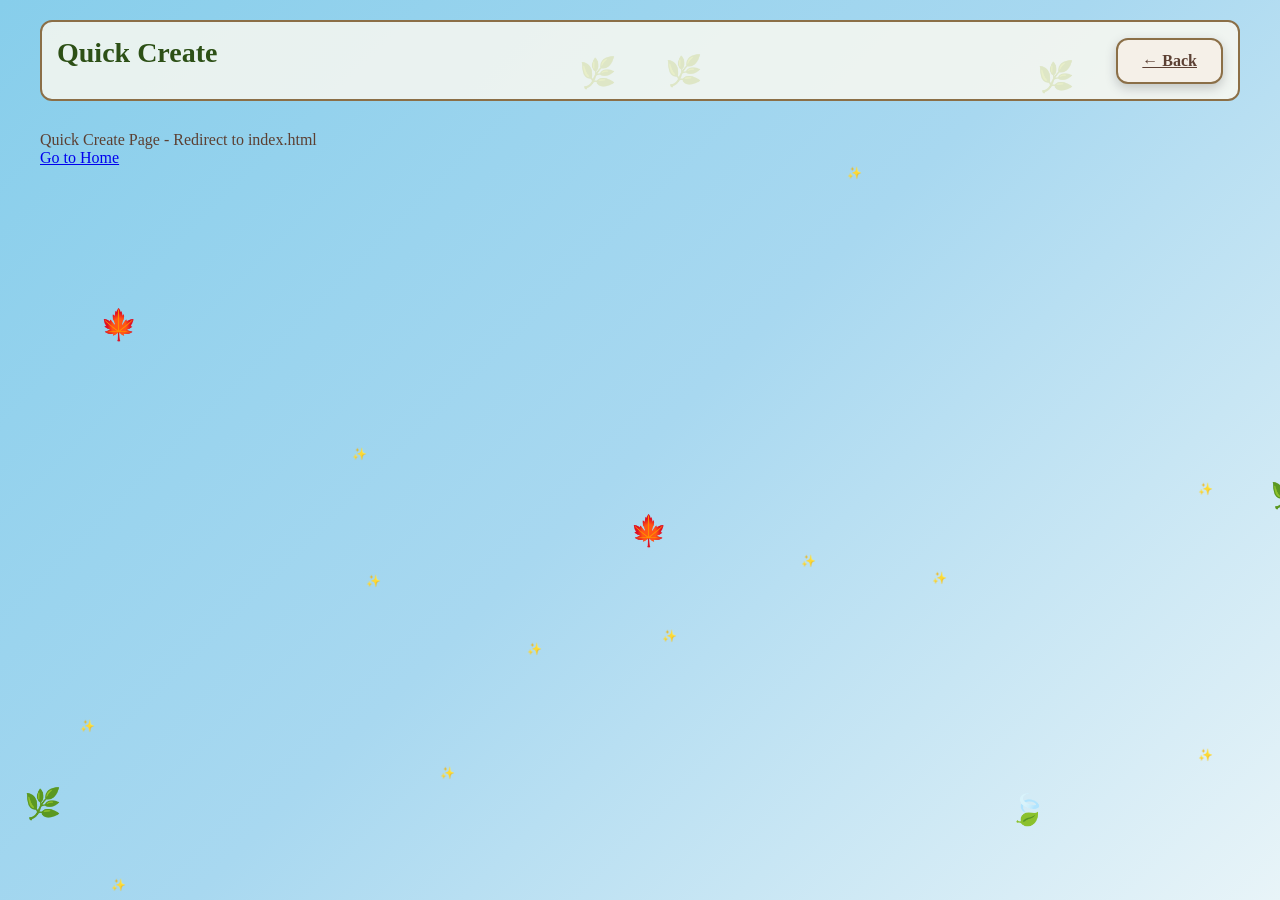
==== composer.html @ 8453411d "Rebuild as static GitHub Pages app with cozy anime UI (no Node.js server)" ====
<!DOCTYPE html>
<html lang="en">
<head>
    <meta charset="UTF-8">
    <meta name="viewport" content="width=device-width, initial-scale=1.0">
    <title>🎵 Quick Create - Maureen's Song Party</title>
    <link rel="stylesheet" href="styles.css">
</head>
<body>
    <div id="decorations"></div>
    <div class="page active">
        <div class="container">
            <div class="page-header">
                <h2>Quick Create</h2>
                <a href="index.html" class="btn btn-secondary">← Back</a>
            </div>
            <p>Quick Create Page - Redirect to index.html</p>
            <p><a href="index.html">Go to Home</a></p>
        </div>
    </div>
    <script src="app.js"></script>
</body>
</html>
---- styles.css ----
:root {
  --forest: #2d5016;
  --leaf: #4a7c2c;
  --sunflower: #f4d03f;
  --sky: #87ceeb;
  --cream: #f5f0e8;
  --paper: #fffbf0;
  --wood: #8b6f47;
  --rose: #f8b4d4;
  --lavender: #d8bfd8;
  --ink: #5c4033;
  --gold: #daa520;
}

* {
  margin: 0;
  padding: 0;
  box-sizing: border-box;
}

html, body {
  width: 100%;
  height: 100%;
}

body {
  font-family: 'Georgia', 'Garamond', serif;
  background: linear-gradient(135deg, var(--sky) 0%, #a8d8f0 50%, #e8f4f8 100%);
  min-height: 100vh;
  color: var(--ink);
  overflow-x: hidden;
}

/* ============ DECORATIVE ELEMENTS ============ */

@keyframes float {
  0%, 100% { transform: translateY(0px) rotate(0deg); opacity: 0.6; }
  50% { transform: translateY(-20px) rotate(5deg); opacity: 0.3; }
}

@keyframes sparkle {
  0%, 100% { opacity: 0.3; }
  50% { opacity: 1; }
}

@keyframes walk {
  0% { transform: translateX(-100%); }
  100% { transform: translateX(100vw); }
}

.floating-leaf {
  position: fixed;
  font-size: 30px;
  animation: float 6s ease-in-out infinite;
  pointer-events: none;
  z-index: 1;
}

.sparkle {
  position: fixed;
  font-size: 12px;
  animation: sparkle 2s ease-in-out infinite;
  pointer-events: none;
  z-index: 1;
}

.walking-cat {
  display: flex;
  align-items: center;
  justify-content: center;
  gap: 10px;
  margin: 20px 0;
  animation: walk 8s linear infinite;
  position: relative;
  left: -100%;
}

.cat-emoji {
  font-size: 40px;
}

/* ============ CONTAINERS ============ */

.page {
  display: none;
  min-height: 100vh;
  padding: 20px;
  position: relative;
  z-index: 2;
}

.page.active {
  display: flex;
  flex-direction: column;
}

.container {
  max-width: 1200px;
  margin: 0 auto;
  width: 100%;
}

/* ============ CARDS ============ */

.card {
  background: var(--paper);
  border-radius: 15px;
  padding: 25px;
  box-shadow: 0 8px 24px rgba(93, 64, 51, 0.15);
  border: 2px solid rgba(212, 175, 116, 0.3);
  position: relative;
  backdrop-filter: blur(5px);
}

.card::before {
  content: '';
  position: absolute;
  top: -8px;
  left: 20px;
  width: 16px;
  height: 16px;
  background: repeating-linear-gradient(
    45deg,
    transparent,
    transparent 10px,
    rgba(212, 175, 116, 0.2) 10px,
    rgba(212, 175, 116, 0.2) 20px
  );
  border-radius: 50%;
}

.card::after {
  content: '';
  position: absolute;
  top: -8px;
  right: 20px;
  width: 16px;
  height: 16px;
  background: repeating-linear-gradient(
    45deg,
    transparent,
    transparent 10px,
    rgba(212, 175, 116, 0.2) 10px,
    rgba(212, 175, 116, 0.2) 20px
  );
  border-radius: 50%;
}

/* ============ BUTTONS ============ */

.btn {
  padding: 12px 24px;
  border: none;
  border-radius: 12px;
  font-size: 16px;
  font-weight: 600;
  cursor: pointer;
  transition: all 0.3s ease;
  font-family: 'Georgia', serif;
  box-shadow: 0 4px 12px rgba(0, 0, 0, 0.2);
  position: relative;
  overflow: hidden;
}

.btn::before {
  content: '';
  position: absolute;
  top: 50%;
  left: 50%;
  width: 0;
  height: 0;
  background: rgba(255, 255, 255, 0.3);
  border-radius: 50%;
  transform: translate(-50%, -50%);
  transition: width 0.6s, height 0.6s;
}

.btn:active::before {
  width: 300px;
  height: 300px;
}

.btn:hover {
  transform: translateY(-2px);
  box-shadow: 0 6px 16px rgba(0, 0, 0, 0.25);
}

.btn:active {
  transform: translateY(0);
}

.btn-primary {
  background: linear-gradient(135deg, var(--wood) 0%, #a0826d 100%);
  color: white;
  border: 2px solid rgba(212, 175, 116, 0.5);
}

.btn-primary:hover {
  background: linear-gradient(135deg, #7a5f3f 0%, #8b6f47 100%);
}

.btn-secondary {
  background: var(--cream);
  color: var(--ink);
  border: 2px solid var(--wood);
}

.btn-secondary:hover {
  background: #f0e8e0;
  border-color: var(--forest);
}

.btn-success {
  background: linear-gradient(135deg, #7ac74f 0%, #5fa033 100%);
  color: white;
  border: 2px solid rgba(90, 176, 64, 0.5);
}

.btn:disabled {
  opacity: 0.5;
  cursor: not-allowed;
  transform: none;
}

/* ============ FORMS ============ */

.form-group {
  margin-bottom: 20px;
}

.form-group label {
  display: block;
  margin-bottom: 8px;
  font-weight: 600;
  color: var(--forest);
  font-size: 14px;
}

.form-group input,
.form-group select,
.form-group textarea {
  width: 100%;
  padding: 12px 16px;
  border: 2px solid var(--wood);
  border-radius: 8px;
  font-family: 'Georgia', serif;
  font-size: 14px;
  background: var(--paper);
  color: var(--ink);
  transition: all 0.3s ease;
}

.form-group input:focus,
.form-group select:focus,
.form-group textarea:focus {
  outline: none;
  border-color: var(--forest);
  box-shadow: 0 0 0 3px rgba(45, 80, 22, 0.1);
  background: #fffef5;
}

.form-group input::placeholder {
  color: #999;
}

/* ============ GRID & LAYOUT ============ */

.grid {
  display: grid;
  gap: 20px;
}

.grid-2 {
  grid-template-columns: repeat(auto-fit, minmax(300px, 1fr));
}

.grid-3 {
  grid-template-columns: repeat(auto-fit, minmax(250px, 1fr));
}

.grid-4 {
  grid-template-columns: repeat(auto-fit, minmax(200px, 1fr));
}

.flex-center {
  display: flex;
  align-items: center;
  justify-content: center;
  gap: 10px;
}

.flex-between {
  display: flex;
  align-items: center;
  justify-content: space-between;
  gap: 10px;
}

/* ============ TEXT STYLES ============ */

h1 {
  font-size: 48px;
  color: var(--forest);
  margin-bottom: 10px;
  font-weight: bold;
  text-shadow: 2px 2px 4px rgba(0, 0, 0, 0.1);
}

h1 .subtitle {
  display: block;
  color: var(--sunflower);
  font-size: 36px;
}

h2 {
  font-size: 28px;
  color: var(--forest);
  margin-bottom: 15px;
  font-weight: bold;
}

h3 {
  font-size: 20px;
  color: var(--ink);
  margin-bottom: 10px;
}

.subtitle-text {
  font-size: 18px;
  color: #666;
  margin-bottom: 20px;
}

.tagline {
  font-size: 16px;
  color: #777;
  font-style: italic;
}

/* ============ HOME PAGE ============ */

.home-header {
  text-align: center;
  margin: 40px 0 50px 0;
}

.game-mode-cards {
  display: grid;
  grid-template-columns: repeat(auto-fit, minmax(200px, 1fr));
  gap: 20px;
  margin-bottom: 40px;
}

.game-mode-card {
  background: var(--paper);
  border: 3px solid var(--wood);
  border-radius: 15px;
  padding: 30px 20px;
  text-align: center;
  cursor: pointer;
  transition: all 0.3s ease;
  box-shadow: 0 4px 12px rgba(0, 0, 0, 0.1);
}

.game-mode-card:hover {
  transform: translateY(-5px);
  box-shadow: 0 8px 20px rgba(0, 0, 0, 0.15);
  border-color: var(--forest);
}

.game-mode-card-icon {
  font-size: 48px;
  margin-bottom: 15px;
}

.game-mode-card h3 {
  color: var(--forest);
  margin-bottom: 10px;
}

.game-mode-card p {
  color: #666;
  font-size: 14px;
}

.action-buttons {
  display: grid;
  grid-template-columns: 1fr;
  gap: 15px;
  max-width: 500px;
  margin: 0 auto 40px;
}

.action-buttons .btn {
  padding: 16px 24px;
  font-size: 18px;
}

.button-group {
  display: grid;
  grid-template-columns: repeat(auto-fit, minmax(150px, 1fr));
  gap: 12px;
}

.loading-section {
  text-align: center;
  margin-top: 40px;
}

.loading-text {
  font-size: 16px;
  color: #666;
  margin-top: 10px;
}

/* ============ HEADER/NAVIGATION ============ */

.page-header {
  display: flex;
  justify-content: space-between;
  align-items: center;
  margin-bottom: 30px;
  padding: 15px;
  background: rgba(255, 251, 240, 0.8);
  border-radius: 12px;
  border: 2px solid var(--wood);
}

.header-title {
  font-size: 24px;
  font-weight: bold;
  color: var(--forest);
}

.header-info {
  display: flex;
  gap: 20px;
  align-items: center;
}

.header-badge {
  background: var(--sunflower);
  color: var(--ink);
  padding: 8px 16px;
  border-radius: 20px;
  font-weight: 600;
  font-size: 14px;
  border: 2px solid var(--wood);
}

/* ============ ROOM CODE CARD ============ */

.room-code-card {
  background: linear-gradient(135deg, var(--cream) 0%, #fef5e7 100%);
  border: 3px solid var(--wood);
  border-radius: 15px;
  padding: 30px;
  text-align: center;
  box-shadow: 0 8px 20px rgba(0, 0, 0, 0.2);
  position: relative;
  margin-bottom: 20px;
}

.room-code-label {
  font-size: 14px;
  color: var(--forest);
  font-weight: 600;
  text-transform: uppercase;
  letter-spacing: 2px;
  margin-bottom: 10px;
}

.room-code-display {
  font-size: 48px;
  font-weight: bold;
  color: var(--forest);
  font-family: 'Courier New', monospace;
  letter-spacing: 8px;
  margin-bottom: 20px;
  text-shadow: 2px 2px 4px rgba(0, 0, 0, 0.1);
}

.room-code-help {
  font-size: 13px;
  color: #666;
  font-style: italic;
}

/* ============ QR CODE CARD ============ */

.qr-card {
  background: var(--paper);
  border: 3px solid var(--wood);
  border-radius: 15px;
  padding: 20px;
  text-align: center;
  box-shadow: 0 4px 12px rgba(0, 0, 0, 0.1);
}

.qr-card-label {
  font-size: 12px;
  color: var(--forest);
  font-weight: 600;
  text-transform: uppercase;
  margin-bottom: 15px;
}

.qr-container {
  background: white;
  padding: 15px;
  border-radius: 10px;
  margin-bottom: 15px;
  display: flex;
  align-items: center;
  justify-content: center;
  min-height: 200px;
}

.qr-container svg,
.qr-container img {
  max-width: 100%;
  height: auto;
}

.qr-text {
  font-size: 12px;
  color: #666;
  margin-top: 10px;
}

/* ============ PLAYER LIST ============ */

.player-list {
  list-style: none;
  max-height: 400px;
  overflow-y: auto;
}

.player-item {
  padding: 12px;
  margin: 8px 0;
  background: linear-gradient(135deg, #f5f0e8 0%, #fffbf0 100%);
  border-left: 4px solid var(--forest);
  border-radius: 8px;
  display: flex;
  justify-content: space-between;
  align-items: center;
  transition: all 0.3s ease;
}

.player-item:hover {
  background: linear-gradient(135deg, #efe5db 0%, #f5ebe0 100%);
  transform: translateX(5px);
}

.player-name {
  font-weight: 600;
  color: var(--ink);
}

.player-status {
  font-size: 12px;
  color: #666;
  background: var(--cream);
  padding: 4px 12px;
  border-radius: 12px;
}

/* ============ LEADERBOARD ============ */

.leaderboard {
  list-style: none;
}

.leaderboard-item {
  padding: 15px;
  margin: 10px 0;
  background: linear-gradient(135deg, #f5f0e8 0%, #fffbf0 100%);
  border-left: 5px solid var(--gold);
  border-radius: 8px;
  display: flex;
  justify-content: space-between;
  align-items: center;
  transition: all 0.3s ease;
}

.leaderboard-item:hover {
  transform: translateX(5px);
  box-shadow: 0 4px 12px rgba(0, 0, 0, 0.1);
}

.leaderboard-rank {
  font-weight: bold;
  font-size: 20px;
  color: var(--gold);
  min-width: 40px;
}

.leaderboard-name {
  flex: 1;
  margin: 0 15px;
  font-weight: 600;
}

.leaderboard-score {
  font-weight: bold;
  color: var(--forest);
  font-size: 18px;
  min-width: 80px;
  text-align: right;
}

/* ============ TABS ============ */

.tabs {
  display: flex;
  gap: 10px;
  margin-bottom: 30px;
  border-bottom: 2px solid var(--wood);
}

.tab-btn {
  padding: 12px 24px;
  background: transparent;
  border: none;
  border-bottom: 3px solid transparent;
  font-size: 16px;
  font-weight: 600;
  color: #999;
  cursor: pointer;
  transition: all 0.3s ease;
  font-family: 'Georgia', serif;
}

.tab-btn.active {
  color: var(--forest);
  border-bottom-color: var(--forest);
}

.tab-content {
  display: none;
}

.tab-content.active {
  display: block;
}

/* ============ GAME ELEMENTS ============ */

.answer-options {
  display: grid;
  grid-template-columns: repeat(2, 1fr);
  gap: 15px;
  margin: 20px 0;
}

.answer-btn {
  padding: 40px 20px;
  background: linear-gradient(135deg, var(--cream) 0%, #fffbf0 100%);
  border: 3px solid var(--wood);
  border-radius: 12px;
  font-size: 14px;
  font-weight: 600;
  cursor: pointer;
  transition: all 0.3s ease;
  text-align: center;
  min-height: 120px;
  display: flex;
  flex-direction: column;
  align-items: center;
  justify-content: center;
  gap: 8px;
  font-family: 'Georgia', serif;
}

.answer-btn-label {
  font-size: 28px;
  font-weight: bold;
  color: var(--forest);
}

.answer-btn-text {
  font-size: 13px;
}

.answer-btn:hover:not(:disabled) {
  transform: translateY(-5px);
  box-shadow: 0 8px 20px rgba(0, 0, 0, 0.15);
  border-color: var(--forest);
}

.answer-btn.selected {
  background: linear-gradient(135deg, var(--sunflower) 0%, #f0c843 100%);
  border-color: var(--forest);
}

.answer-btn:disabled {
  opacity: 0.5;
  cursor: not-allowed;
}

/* ============ SCORE DISPLAY ============ */

.score-display {
  background: linear-gradient(135deg, var(--sunflower) 0%, #f0c843 100%);
  color: var(--ink);
  padding: 20px;
  border-radius: 12px;
  text-align: center;
  border: 2px solid var(--wood);
  font-weight: 600;
  font-size: 18px;
}

.score-number {
  font-size: 32px;
  font-weight: bold;
}

/* ============ MODAL ============ */

.modal {
  display: none;
  position: fixed;
  top: 0;
  left: 0;
  width: 100%;
  height: 100%;
  background: rgba(0, 0, 0, 0.5);
  z-index: 1000;
  align-items: center;
  justify-content: center;
  flex-direction: column;
}

.modal.active {
  display: flex;
}

.modal-content {
  background: var(--paper);
  border-radius: 15px;
  padding: 40px;
  max-width: 500px;
  box-shadow: 0 20px 60px rgba(0, 0, 0, 0.3);
  text-align: center;
  border: 3px solid var(--wood);
}

.modal-title {
  font-size: 32px;
  font-weight: bold;
  margin-bottom: 20px;
  color: var(--forest);
}

.modal-text {
  font-size: 16px;
  color: #666;
  margin-bottom: 30px;
}

.modal-buttons {
  display: flex;
  gap: 15px;
  justify-content: center;
}

/* ============ RESPONSIVE ============ */

@media (max-width: 768px) {
  h1 {
    font-size: 32px;
  }

  h1 .subtitle {
    font-size: 24px;
  }

  .card {
    padding: 20px;
  }

  .answer-options {
    grid-template-columns: 1fr;
  }

  .answer-btn {
    min-height: 100px;
    padding: 30px 15px;
  }

  .grid-2,
  .grid-3,
  .grid-4 {
    grid-template-columns: 1fr;
  }

  .page-header {
    flex-direction: column;
    gap: 15px;
  }

  .header-info {
    width: 100%;
    justify-content: space-around;
  }

  .room-code-display {
    font-size: 36px;
    letter-spacing: 5px;
  }

  .modal-content {
    max-width: 90%;
    padding: 30px 20px;
  }
}

@media (max-width: 480px) {
  body {
    padding: 10px;
  }

  .page {
    padding: 10px;
  }

  h1 {
    font-size: 24px;
  }

  h1 .subtitle {
    font-size: 18px;
  }

  .card {
    padding: 15px;
  }

  .btn {
    padding: 10px 16px;
    font-size: 14px;
  }

  .room-code-display {
    font-size: 28px;
    letter-spacing: 3px;
  }

  .leaderboard-rank {
    font-size: 16px;
  }

  .leaderboard-score {
    font-size: 14px;
  }
}
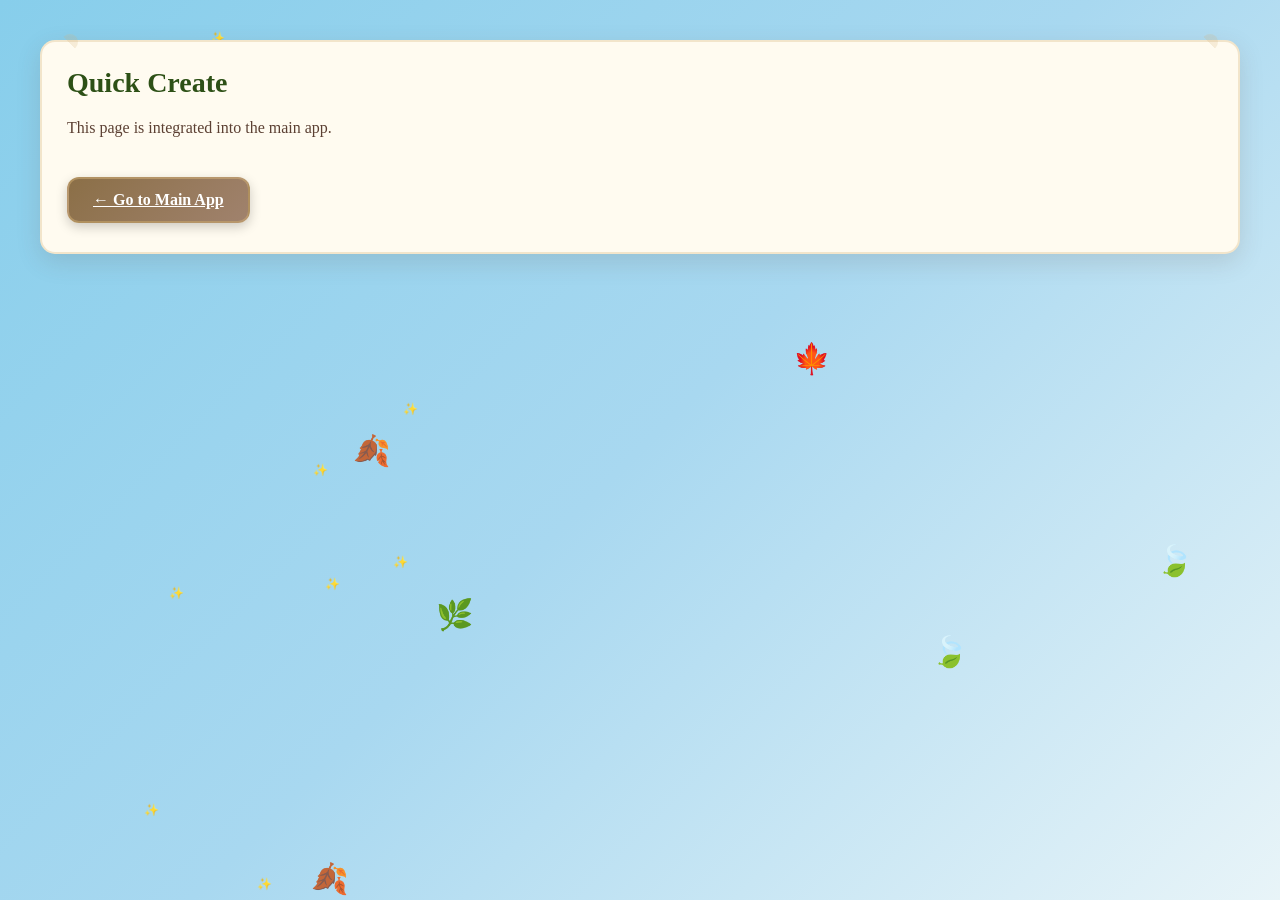
==== commit 071231db: "Create complete static GitHub Pages app with cozy anime storybook UI - no Node.js required" ====
--- a/composer.html
+++ b/composer.html
@@ -9,13 +9,12 @@
 <body>
     <div id="decorations"></div>
     <div class="page active">
-        <div class="container">
-            <div class="page-header">
+        <div class="container" style="margin-top: 20px;">
+            <div class="card">
                 <h2>Quick Create</h2>
-                <a href="index.html" class="btn btn-secondary">← Back</a>
+                <p style="margin: 20px 0;">This page is integrated into the main app.</p>
+                <a href="index.html" class="btn btn-primary" style="display: inline-block; margin-top: 20px;">← Go to Main App</a>
             </div>
-            <p>Quick Create Page - Redirect to index.html</p>
-            <p><a href="index.html">Go to Home</a></p>
         </div>
     </div>
     <script src="app.js"></script>
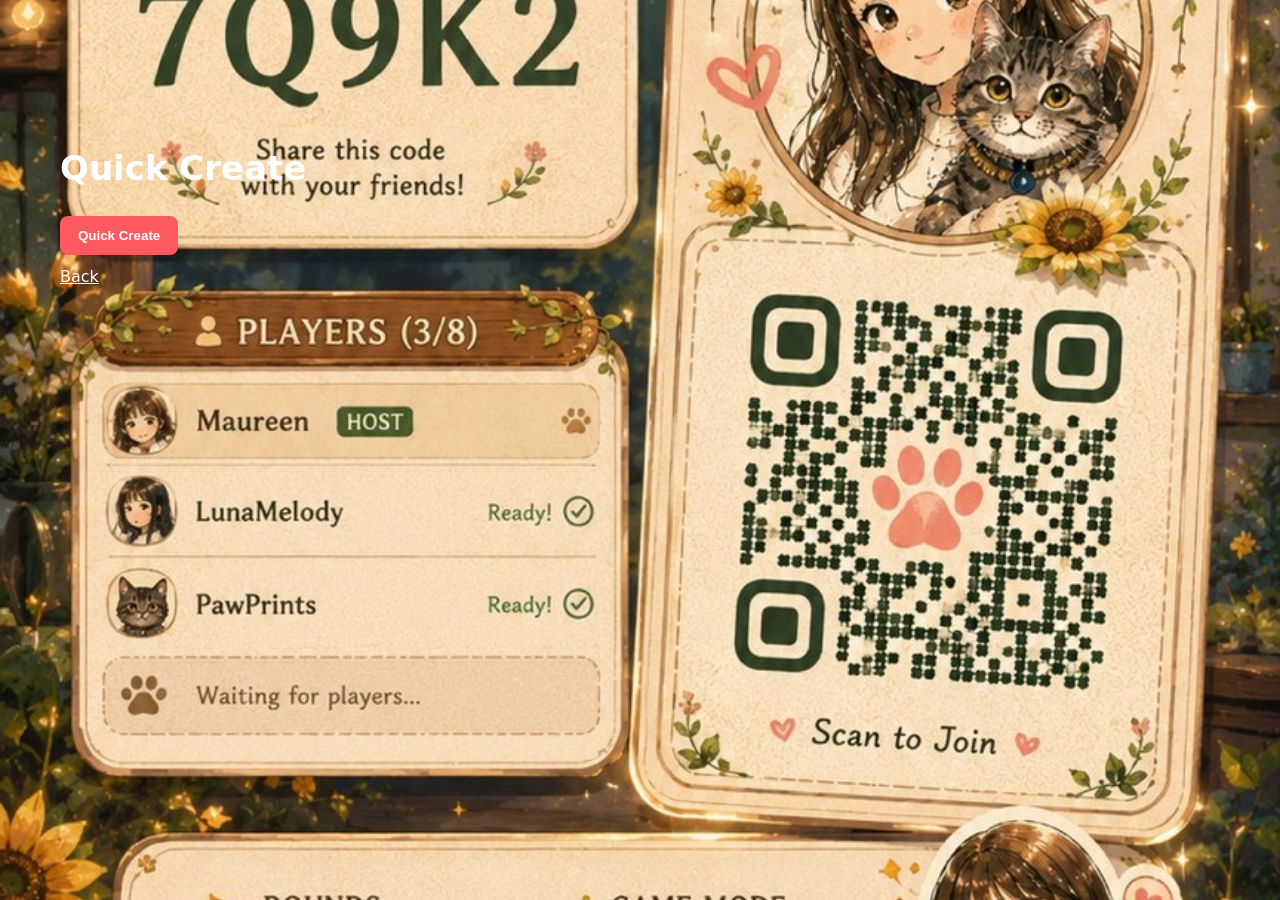
==== commit 23236532: "Add static app files using mockup images as backgrounds; interactive overlays wired (index, composer" ====
--- a/composer.html
+++ b/composer.html
@@ -1,22 +1,24 @@
-<!DOCTYPE html>
+<!doctype html>
 <html lang="en">
 <head>
-    <meta charset="UTF-8">
-    <meta name="viewport" content="width=device-width, initial-scale=1.0">
-    <title>🎵 Quick Create - Maureen's Song Party</title>
-    <link rel="stylesheet" href="styles.css">
+  <meta charset="utf-8" />
+  <meta name="viewport" content="width=device-width,initial-scale=1" />
+  <title>Song Party — Composer</title>
+  <link rel="stylesheet" href="styles.css">
 </head>
-<body>
-    <div id="decorations"></div>
-    <div class="page active">
-        <div class="container" style="margin-top: 20px;">
-            <div class="card">
-                <h2>Quick Create</h2>
-                <p style="margin: 20px 0;">This page is integrated into the main app.</p>
-                <a href="index.html" class="btn btn-primary" style="display: inline-block; margin-top: 20px;">← Go to Main App</a>
-            </div>
-        </div>
+<body class="composer-bg">
+  <div class="overlay">
+    <div class="composer-panel">
+      <h2>Quick Create</h2>
+      <button id="quick-create" class="primary-btn">Quick Create</button>
+      <div id="created-list"></div>
+      <div class="composer-actions">
+        <a href="index.html" class="ghost-link">Back</a>
+      </div>
     </div>
-    <script src="app.js"></script>
+  </div>
+
+  <script src="musicLibrary.js"></script>
+  <script src="app.js"></script>
 </body>
-</html>+</html>
--- a/styles.css
+++ b/styles.css
@@ -1,858 +1,35 @@
-:root {
-  --forest: #2d5016;
-  --leaf: #4a7c2c;
-  --sunflower: #f4d03f;
-  --sky: #87ceeb;
-  --cream: #f5f0e8;
-  --paper: #fffbf0;
-  --wood: #8b6f47;
-  --rose: #f8b4d4;
-  --lavender: #d8bfd8;
-  --ink: #5c4033;
-  --gold: #daa520;
+/* styles.css — uses the uploaded mockup images as full-page backgrounds */
+:root{
+  --accent:#ff5a5f;
+  --muted:#ffffffcc;
 }
-
-* {
-  margin: 0;
-  padding: 0;
-  box-sizing: border-box;
-}
-
-html, body {
-  width: 100%;
-  height: 100%;
-}
-
-body {
-  font-family: 'Georgia', 'Garamond', serif;
-  background: linear-gradient(135deg, var(--sky) 0%, #a8d8f0 50%, #e8f4f8 100%);
-  min-height: 100vh;
-  color: var(--ink);
-  overflow-x: hidden;
-}
-
-/* ============ DECORATIVE ELEMENTS ============ */
-
-@keyframes float {
-  0%, 100% { transform: translateY(0px) rotate(0deg); opacity: 0.6; }
-  50% { transform: translateY(-20px) rotate(5deg); opacity: 0.3; }
-}
-
-@keyframes sparkle {
-  0%, 100% { opacity: 0.3; }
-  50% { opacity: 1; }
-}
-
-@keyframes walk {
-  0% { transform: translateX(-100%); }
-  100% { transform: translateX(100vw); }
-}
-
-.floating-leaf {
-  position: fixed;
-  font-size: 30px;
-  animation: float 6s ease-in-out infinite;
-  pointer-events: none;
-  z-index: 1;
-}
-
-.sparkle {
-  position: fixed;
-  font-size: 12px;
-  animation: sparkle 2s ease-in-out infinite;
-  pointer-events: none;
-  z-index: 1;
-}
-
-.walking-cat {
-  display: flex;
-  align-items: center;
-  justify-content: center;
-  gap: 10px;
-  margin: 20px 0;
-  animation: walk 8s linear infinite;
-  position: relative;
-  left: -100%;
-}
-
-.cat-emoji {
-  font-size: 40px;
-}
-
-/* ============ CONTAINERS ============ */
-
-.page {
-  display: none;
-  min-height: 100vh;
-  padding: 20px;
-  position: relative;
-  z-index: 2;
-}
-
-.page.active {
-  display: flex;
-  flex-direction: column;
-}
-
-.container {
-  max-width: 1200px;
-  margin: 0 auto;
-  width: 100%;
-}
-
-/* ============ CARDS ============ */
-
-.card {
-  background: var(--paper);
-  border-radius: 15px;
-  padding: 25px;
-  box-shadow: 0 8px 24px rgba(93, 64, 51, 0.15);
-  border: 2px solid rgba(212, 175, 116, 0.3);
-  position: relative;
-  backdrop-filter: blur(5px);
-}
-
-.card::before {
-  content: '';
-  position: absolute;
-  top: -8px;
-  left: 20px;
-  width: 16px;
-  height: 16px;
-  background: repeating-linear-gradient(
-    45deg,
-    transparent,
-    transparent 10px,
-    rgba(212, 175, 116, 0.2) 10px,
-    rgba(212, 175, 116, 0.2) 20px
-  );
-  border-radius: 50%;
-}
-
-.card::after {
-  content: '';
-  position: absolute;
-  top: -8px;
-  right: 20px;
-  width: 16px;
-  height: 16px;
-  background: repeating-linear-gradient(
-    45deg,
-    transparent,
-    transparent 10px,
-    rgba(212, 175, 116, 0.2) 10px,
-    rgba(212, 175, 116, 0.2) 20px
-  );
-  border-radius: 50%;
-}
-
-/* ============ BUTTONS ============ */
-
-.btn {
-  padding: 12px 24px;
-  border: none;
-  border-radius: 12px;
-  font-size: 16px;
-  font-weight: 600;
-  cursor: pointer;
-  transition: all 0.3s ease;
-  font-family: 'Georgia', serif;
-  box-shadow: 0 4px 12px rgba(0, 0, 0, 0.2);
-  position: relative;
-  overflow: hidden;
-}
-
-.btn::before {
-  content: '';
-  position: absolute;
-  top: 50%;
-  left: 50%;
-  width: 0;
-  height: 0;
-  background: rgba(255, 255, 255, 0.3);
-  border-radius: 50%;
-  transform: translate(-50%, -50%);
-  transition: width 0.6s, height 0.6s;
-}
-
-.btn:active::before {
-  width: 300px;
-  height: 300px;
-}
-
-.btn:hover {
-  transform: translateY(-2px);
-  box-shadow: 0 6px 16px rgba(0, 0, 0, 0.25);
-}
-
-.btn:active {
-  transform: translateY(0);
-}
-
-.btn-primary {
-  background: linear-gradient(135deg, var(--wood) 0%, #a0826d 100%);
-  color: white;
-  border: 2px solid rgba(212, 175, 116, 0.5);
-}
-
-.btn-primary:hover {
-  background: linear-gradient(135deg, #7a5f3f 0%, #8b6f47 100%);
-}
-
-.btn-secondary {
-  background: var(--cream);
-  color: var(--ink);
-  border: 2px solid var(--wood);
-}
-
-.btn-secondary:hover {
-  background: #f0e8e0;
-  border-color: var(--forest);
-}
-
-.btn-success {
-  background: linear-gradient(135deg, #7ac74f 0%, #5fa033 100%);
-  color: white;
-  border: 2px solid rgba(90, 176, 64, 0.5);
-}
-
-.btn:disabled {
-  opacity: 0.5;
-  cursor: not-allowed;
-  transform: none;
-}
-
-/* ============ FORMS ============ */
-
-.form-group {
-  margin-bottom: 20px;
-}
-
-.form-group label {
-  display: block;
-  margin-bottom: 8px;
-  font-weight: 600;
-  color: var(--forest);
-  font-size: 14px;
-}
-
-.form-group input,
-.form-group select,
-.form-group textarea {
-  width: 100%;
-  padding: 12px 16px;
-  border: 2px solid var(--wood);
-  border-radius: 8px;
-  font-family: 'Georgia', serif;
-  font-size: 14px;
-  background: var(--paper);
-  color: var(--ink);
-  transition: all 0.3s ease;
-}
-
-.form-group input:focus,
-.form-group select:focus,
-.form-group textarea:focus {
-  outline: none;
-  border-color: var(--forest);
-  box-shadow: 0 0 0 3px rgba(45, 80, 22, 0.1);
-  background: #fffef5;
-}
-
-.form-group input::placeholder {
-  color: #999;
-}
-
-/* ============ GRID & LAYOUT ============ */
-
-.grid {
-  display: grid;
-  gap: 20px;
-}
-
-.grid-2 {
-  grid-template-columns: repeat(auto-fit, minmax(300px, 1fr));
-}
-
-.grid-3 {
-  grid-template-columns: repeat(auto-fit, minmax(250px, 1fr));
-}
-
-.grid-4 {
-  grid-template-columns: repeat(auto-fit, minmax(200px, 1fr));
-}
-
-.flex-center {
-  display: flex;
-  align-items: center;
-  justify-content: center;
-  gap: 10px;
-}
-
-.flex-between {
-  display: flex;
-  align-items: center;
-  justify-content: space-between;
-  gap: 10px;
-}
-
-/* ============ TEXT STYLES ============ */
-
-h1 {
-  font-size: 48px;
-  color: var(--forest);
-  margin-bottom: 10px;
-  font-weight: bold;
-  text-shadow: 2px 2px 4px rgba(0, 0, 0, 0.1);
-}
-
-h1 .subtitle {
-  display: block;
-  color: var(--sunflower);
-  font-size: 36px;
-}
-
-h2 {
-  font-size: 28px;
-  color: var(--forest);
-  margin-bottom: 15px;
-  font-weight: bold;
-}
-
-h3 {
-  font-size: 20px;
-  color: var(--ink);
-  margin-bottom: 10px;
-}
-
-.subtitle-text {
-  font-size: 18px;
-  color: #666;
-  margin-bottom: 20px;
-}
-
-.tagline {
-  font-size: 16px;
-  color: #777;
-  font-style: italic;
-}
-
-/* ============ HOME PAGE ============ */
-
-.home-header {
-  text-align: center;
-  margin: 40px 0 50px 0;
-}
-
-.game-mode-cards {
-  display: grid;
-  grid-template-columns: repeat(auto-fit, minmax(200px, 1fr));
-  gap: 20px;
-  margin-bottom: 40px;
-}
-
-.game-mode-card {
-  background: var(--paper);
-  border: 3px solid var(--wood);
-  border-radius: 15px;
-  padding: 30px 20px;
-  text-align: center;
-  cursor: pointer;
-  transition: all 0.3s ease;
-  box-shadow: 0 4px 12px rgba(0, 0, 0, 0.1);
-}
-
-.game-mode-card:hover {
-  transform: translateY(-5px);
-  box-shadow: 0 8px 20px rgba(0, 0, 0, 0.15);
-  border-color: var(--forest);
-}
-
-.game-mode-card-icon {
-  font-size: 48px;
-  margin-bottom: 15px;
-}
-
-.game-mode-card h3 {
-  color: var(--forest);
-  margin-bottom: 10px;
-}
-
-.game-mode-card p {
-  color: #666;
-  font-size: 14px;
-}
-
-.action-buttons {
-  display: grid;
-  grid-template-columns: 1fr;
-  gap: 15px;
-  max-width: 500px;
-  margin: 0 auto 40px;
-}
-
-.action-buttons .btn {
-  padding: 16px 24px;
-  font-size: 18px;
-}
-
-.button-group {
-  display: grid;
-  grid-template-columns: repeat(auto-fit, minmax(150px, 1fr));
-  gap: 12px;
-}
-
-.loading-section {
-  text-align: center;
-  margin-top: 40px;
-}
-
-.loading-text {
-  font-size: 16px;
-  color: #666;
-  margin-top: 10px;
-}
-
-/* ============ HEADER/NAVIGATION ============ */
-
-.page-header {
-  display: flex;
-  justify-content: space-between;
-  align-items: center;
-  margin-bottom: 30px;
-  padding: 15px;
-  background: rgba(255, 251, 240, 0.8);
-  border-radius: 12px;
-  border: 2px solid var(--wood);
-}
-
-.header-title {
-  font-size: 24px;
-  font-weight: bold;
-  color: var(--forest);
-}
-
-.header-info {
-  display: flex;
-  gap: 20px;
-  align-items: center;
-}
-
-.header-badge {
-  background: var(--sunflower);
-  color: var(--ink);
-  padding: 8px 16px;
-  border-radius: 20px;
-  font-weight: 600;
-  font-size: 14px;
-  border: 2px solid var(--wood);
-}
-
-/* ============ ROOM CODE CARD ============ */
-
-.room-code-card {
-  background: linear-gradient(135deg, var(--cream) 0%, #fef5e7 100%);
-  border: 3px solid var(--wood);
-  border-radius: 15px;
-  padding: 30px;
-  text-align: center;
-  box-shadow: 0 8px 20px rgba(0, 0, 0, 0.2);
-  position: relative;
-  margin-bottom: 20px;
-}
-
-.room-code-label {
-  font-size: 14px;
-  color: var(--forest);
-  font-weight: 600;
-  text-transform: uppercase;
-  letter-spacing: 2px;
-  margin-bottom: 10px;
-}
-
-.room-code-display {
-  font-size: 48px;
-  font-weight: bold;
-  color: var(--forest);
-  font-family: 'Courier New', monospace;
-  letter-spacing: 8px;
-  margin-bottom: 20px;
-  text-shadow: 2px 2px 4px rgba(0, 0, 0, 0.1);
-}
-
-.room-code-help {
-  font-size: 13px;
-  color: #666;
-  font-style: italic;
-}
-
-/* ============ QR CODE CARD ============ */
-
-.qr-card {
-  background: var(--paper);
-  border: 3px solid var(--wood);
-  border-radius: 15px;
-  padding: 20px;
-  text-align: center;
-  box-shadow: 0 4px 12px rgba(0, 0, 0, 0.1);
-}
-
-.qr-card-label {
-  font-size: 12px;
-  color: var(--forest);
-  font-weight: 600;
-  text-transform: uppercase;
-  margin-bottom: 15px;
-}
-
-.qr-container {
-  background: white;
-  padding: 15px;
-  border-radius: 10px;
-  margin-bottom: 15px;
-  display: flex;
-  align-items: center;
-  justify-content: center;
-  min-height: 200px;
-}
-
-.qr-container svg,
-.qr-container img {
-  max-width: 100%;
-  height: auto;
-}
-
-.qr-text {
-  font-size: 12px;
-  color: #666;
-  margin-top: 10px;
-}
-
-/* ============ PLAYER LIST ============ */
-
-.player-list {
-  list-style: none;
-  max-height: 400px;
-  overflow-y: auto;
-}
-
-.player-item {
-  padding: 12px;
-  margin: 8px 0;
-  background: linear-gradient(135deg, #f5f0e8 0%, #fffbf0 100%);
-  border-left: 4px solid var(--forest);
-  border-radius: 8px;
-  display: flex;
-  justify-content: space-between;
-  align-items: center;
-  transition: all 0.3s ease;
-}
-
-.player-item:hover {
-  background: linear-gradient(135deg, #efe5db 0%, #f5ebe0 100%);
-  transform: translateX(5px);
-}
-
-.player-name {
-  font-weight: 600;
-  color: var(--ink);
-}
-
-.player-status {
-  font-size: 12px;
-  color: #666;
-  background: var(--cream);
-  padding: 4px 12px;
-  border-radius: 12px;
-}
-
-/* ============ LEADERBOARD ============ */
-
-.leaderboard {
-  list-style: none;
-}
-
-.leaderboard-item {
-  padding: 15px;
-  margin: 10px 0;
-  background: linear-gradient(135deg, #f5f0e8 0%, #fffbf0 100%);
-  border-left: 5px solid var(--gold);
-  border-radius: 8px;
-  display: flex;
-  justify-content: space-between;
-  align-items: center;
-  transition: all 0.3s ease;
-}
-
-.leaderboard-item:hover {
-  transform: translateX(5px);
-  box-shadow: 0 4px 12px rgba(0, 0, 0, 0.1);
-}
-
-.leaderboard-rank {
-  font-weight: bold;
-  font-size: 20px;
-  color: var(--gold);
-  min-width: 40px;
-}
-
-.leaderboard-name {
-  flex: 1;
-  margin: 0 15px;
-  font-weight: 600;
-}
-
-.leaderboard-score {
-  font-weight: bold;
-  color: var(--forest);
-  font-size: 18px;
-  min-width: 80px;
-  text-align: right;
-}
-
-/* ============ TABS ============ */
-
-.tabs {
-  display: flex;
-  gap: 10px;
-  margin-bottom: 30px;
-  border-bottom: 2px solid var(--wood);
-}
-
-.tab-btn {
-  padding: 12px 24px;
-  background: transparent;
-  border: none;
-  border-bottom: 3px solid transparent;
-  font-size: 16px;
-  font-weight: 600;
-  color: #999;
-  cursor: pointer;
-  transition: all 0.3s ease;
-  font-family: 'Georgia', serif;
-}
-
-.tab-btn.active {
-  color: var(--forest);
-  border-bottom-color: var(--forest);
-}
-
-.tab-content {
-  display: none;
-}
-
-.tab-content.active {
-  display: block;
-}
-
-/* ============ GAME ELEMENTS ============ */
-
-.answer-options {
-  display: grid;
-  grid-template-columns: repeat(2, 1fr);
-  gap: 15px;
-  margin: 20px 0;
-}
-
-.answer-btn {
-  padding: 40px 20px;
-  background: linear-gradient(135deg, var(--cream) 0%, #fffbf0 100%);
-  border: 3px solid var(--wood);
-  border-radius: 12px;
-  font-size: 14px;
-  font-weight: 600;
-  cursor: pointer;
-  transition: all 0.3s ease;
-  text-align: center;
-  min-height: 120px;
-  display: flex;
-  flex-direction: column;
-  align-items: center;
-  justify-content: center;
-  gap: 8px;
-  font-family: 'Georgia', serif;
-}
-
-.answer-btn-label {
-  font-size: 28px;
-  font-weight: bold;
-  color: var(--forest);
-}
-
-.answer-btn-text {
-  font-size: 13px;
-}
-
-.answer-btn:hover:not(:disabled) {
-  transform: translateY(-5px);
-  box-shadow: 0 8px 20px rgba(0, 0, 0, 0.15);
-  border-color: var(--forest);
-}
-
-.answer-btn.selected {
-  background: linear-gradient(135deg, var(--sunflower) 0%, #f0c843 100%);
-  border-color: var(--forest);
-}
-
-.answer-btn:disabled {
-  opacity: 0.5;
-  cursor: not-allowed;
-}
-
-/* ============ SCORE DISPLAY ============ */
-
-.score-display {
-  background: linear-gradient(135deg, var(--sunflower) 0%, #f0c843 100%);
-  color: var(--ink);
-  padding: 20px;
-  border-radius: 12px;
-  text-align: center;
-  border: 2px solid var(--wood);
-  font-weight: 600;
-  font-size: 18px;
-}
-
-.score-number {
-  font-size: 32px;
-  font-weight: bold;
-}
-
-/* ============ MODAL ============ */
-
-.modal {
-  display: none;
-  position: fixed;
-  top: 0;
-  left: 0;
-  width: 100%;
-  height: 100%;
-  background: rgba(0, 0, 0, 0.5);
-  z-index: 1000;
-  align-items: center;
-  justify-content: center;
-  flex-direction: column;
-}
-
-.modal.active {
-  display: flex;
-}
-
-.modal-content {
-  background: var(--paper);
-  border-radius: 15px;
-  padding: 40px;
-  max-width: 500px;
-  box-shadow: 0 20px 60px rgba(0, 0, 0, 0.3);
-  text-align: center;
-  border: 3px solid var(--wood);
-}
-
-.modal-title {
-  font-size: 32px;
-  font-weight: bold;
-  margin-bottom: 20px;
-  color: var(--forest);
-}
-
-.modal-text {
-  font-size: 16px;
-  color: #666;
-  margin-bottom: 30px;
-}
-
-.modal-buttons {
-  display: flex;
-  gap: 15px;
-  justify-content: center;
-}
-
-/* ============ RESPONSIVE ============ */
-
-@media (max-width: 768px) {
-  h1 {
-    font-size: 32px;
-  }
-
-  h1 .subtitle {
-    font-size: 24px;
-  }
-
-  .card {
-    padding: 20px;
-  }
-
-  .answer-options {
-    grid-template-columns: 1fr;
-  }
-
-  .answer-btn {
-    min-height: 100px;
-    padding: 30px 15px;
-  }
-
-  .grid-2,
-  .grid-3,
-  .grid-4 {
-    grid-template-columns: 1fr;
-  }
-
-  .page-header {
-    flex-direction: column;
-    gap: 15px;
-  }
-
-  .header-info {
-    width: 100%;
-    justify-content: space-around;
-  }
-
-  .room-code-display {
-    font-size: 36px;
-    letter-spacing: 5px;
-  }
-
-  .modal-content {
-    max-width: 90%;
-    padding: 30px 20px;
-  }
-}
-
-@media (max-width: 480px) {
-  body {
-    padding: 10px;
-  }
-
-  .page {
-    padding: 10px;
-  }
-
-  h1 {
-    font-size: 24px;
-  }
-
-  h1 .subtitle {
-    font-size: 18px;
-  }
-
-  .card {
-    padding: 15px;
-  }
-
-  .btn {
-    padding: 10px 16px;
-    font-size: 14px;
-  }
-
-  .room-code-display {
-    font-size: 28px;
-    letter-spacing: 3px;
-  }
-
-  .leaderboard-rank {
-    font-size: 16px;
-  }
-
-  .leaderboard-score {
-    font-size: 14px;
-  }
-}
+html,body{height:100%;margin:0;font-family:Inter,system-ui,Arial,Helvetica,sans-serif;color:#fff}
+body{background:#000 no-repeat center/cover}
+.home-bg{background-image:url('IMG_8341.jpeg')}
+.composer-bg{background-image:url('IMG_8340.jpeg')}
+.host-lobby-bg{background-image:url('IMG_8339.jpeg')}
+.host-game-bg{background-image:url('IMG_8338.jpeg')}
+.overlay{position:relative;height:100vh;width:100vw}
+.top-left{position:absolute;left:40px;top:40px}
+.ghost-btn{background:transparent;border:2px solid #fff;color:#fff;padding:12px 18px;border-radius:8px;font-weight:600}
+.primary-btn{background:var(--accent);border:none;padding:12px 18px;border-radius:8px;color:#fff;font-weight:700}
+.center-join{position:absolute;left:50%;transform:translateX(-50%);top:60% display:flex;align-items:center;gap:8px}
+.center-join input{padding:10px 12px;border-radius:8px;border:none;width:220px}
+.center-join button{margin-left:8px}
+.qr-area{position:absolute;right:48px;bottom:48px;text-align:center}
+.qr-area.small{right:48px;top:130px}
+.qr-area img{width:140px;height:140px;object-fit:cover;border-radius:8px;border:4px solid #fff}
+.qr-caption{margin-top:8px;color:#fff;font-weight:600}
+.lobby-panel{position:absolute;left:60px;top:140px}
+.lobby-panel h1{font-size:48px;letter-spacing:6px}
+#players-list{margin-top:24px}
+.player-card{background:#00000088;padding:8px;border-radius:8px;margin-bottom:8px}
+.hidden{display:none}
+.composer-panel{position:absolute;left:60px;top:120px;background:transparent}
+.composer-panel h2{font-size:34px}
+#created-list{margin-top:12px}
+.player-panel{position:absolute;left:60px;top:120px}
+.host-player{position:fixed;right:20px;bottom:20px}
+.host-player iframe{border-radius:12px}
+.ghost-link{color:#fff;text-decoration:underline}
+@media(max-width:600px){.qr-area img{width:110px;height:110px}}
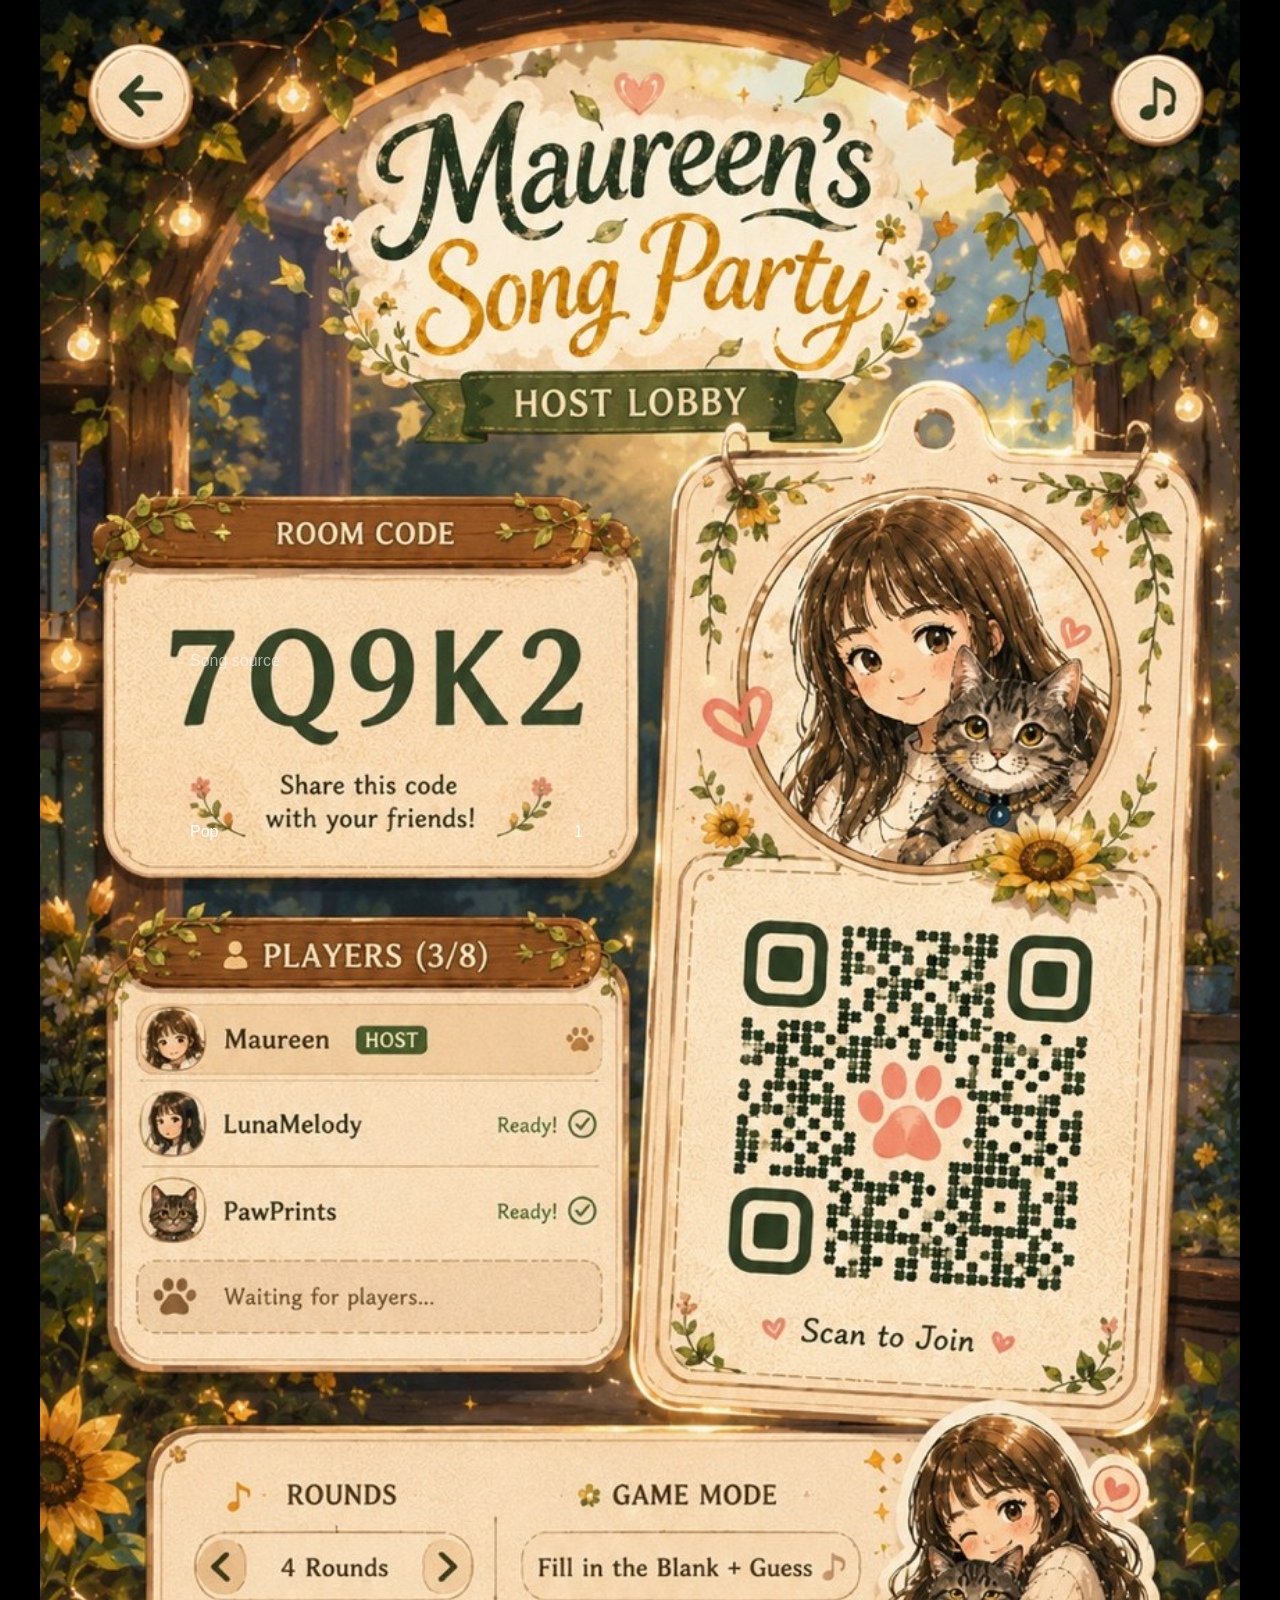
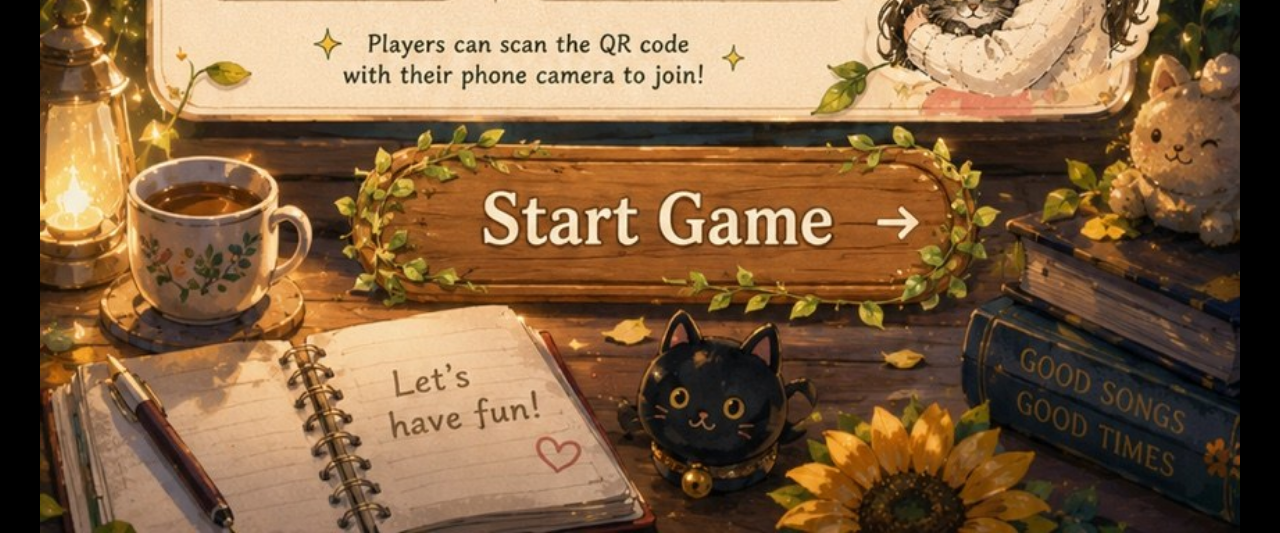
==== commit 02d1cac7: "Convert UI to artboard <img> structure with invisible percentage hotspots; blend inputs; host game i" ====
--- a/composer.html
+++ b/composer.html
@@ -3,20 +3,35 @@
 <head>
   <meta charset="utf-8" />
   <meta name="viewport" content="width=device-width,initial-scale=1" />
-  <title>Song Party — Composer</title>
+  <title>Song Party — Quick Create</title>
   <link rel="stylesheet" href="styles.css">
 </head>
-<body class="composer-bg">
-  <div class="overlay">
-    <div class="composer-panel">
-      <h2>Quick Create</h2>
-      <button id="quick-create" class="primary-btn">Quick Create</button>
-      <div id="created-list"></div>
-      <div class="composer-actions">
-        <a href="index.html" class="ghost-link">Back</a>
-      </div>
-    </div>
-  </div>
+<body>
+  <main class="artboard" id="composer-artboard">
+    <img src="IMG_8340.jpeg" alt="Composer mockup artboard" id="composer-img">
+
+    <!-- Tabs -->
+    <button class="hotspot" id="hot-tab-fill" style="top:12%;left:14%;width:18%;height:6%" aria-label="Fill tab"></button>
+    <button class="hotspot" id="hot-tab-guess" style="top:12%;left:34%;width:18%;height:6%" aria-label="Guess tab"></button>
+
+    <!-- Inputs (styled to blend in). These are positioned over the mockup fields. -->
+    <input id="input-song-source" class="invisible-input" style="top:28%;left:12%;width:62%;height:6%" placeholder="Song source" aria-label="Song source">
+    <select id="select-genre" class="invisible-input" style="top:36%;left:12%;width:30%;height:6%" aria-label="Genre">
+      <option value="pop">Pop</option>
+      <option value="rock">Rock</option>
+      <option value="hiphop">Hip Hop</option>
+    </select>
+    <select id="select-blanks" class="invisible-input" style="top:36%;left:44%;width:16%;height:6%" aria-label="Number of blanks">
+      <option value="1">1</option>
+      <option value="2">2</option>
+      <option value="3">3</option>
+    </select>
+
+    <!-- Action hotspots that look invisible but are clickable over existing mockup buttons -->
+    <button class="hotspot" id="hot-auto-create" style="top:60%;left:12%;width:28%;height:10%" aria-label="Auto Create"></button>
+    <button class="hotspot" id="hot-save-round" style="top:60%;left:42%;width:28%;height:10%" aria-label="Save Round"></button>
+
+  </main>
 
   <script src="musicLibrary.js"></script>
   <script src="app.js"></script>
--- a/styles.css
+++ b/styles.css
@@ -1,35 +1,22 @@
-/* styles.css — uses the uploaded mockup images as full-page backgrounds */
-:root{
-  --accent:#ff5a5f;
-  --muted:#ffffffcc;
-}
-html,body{height:100%;margin:0;font-family:Inter,system-ui,Arial,Helvetica,sans-serif;color:#fff}
-body{background:#000 no-repeat center/cover}
-.home-bg{background-image:url('IMG_8341.jpeg')}
-.composer-bg{background-image:url('IMG_8340.jpeg')}
-.host-lobby-bg{background-image:url('IMG_8339.jpeg')}
-.host-game-bg{background-image:url('IMG_8338.jpeg')}
-.overlay{position:relative;height:100vh;width:100vw}
-.top-left{position:absolute;left:40px;top:40px}
-.ghost-btn{background:transparent;border:2px solid #fff;color:#fff;padding:12px 18px;border-radius:8px;font-weight:600}
-.primary-btn{background:var(--accent);border:none;padding:12px 18px;border-radius:8px;color:#fff;font-weight:700}
-.center-join{position:absolute;left:50%;transform:translateX(-50%);top:60% display:flex;align-items:center;gap:8px}
-.center-join input{padding:10px 12px;border-radius:8px;border:none;width:220px}
-.center-join button{margin-left:8px}
-.qr-area{position:absolute;right:48px;bottom:48px;text-align:center}
-.qr-area.small{right:48px;top:130px}
-.qr-area img{width:140px;height:140px;object-fit:cover;border-radius:8px;border:4px solid #fff}
-.qr-caption{margin-top:8px;color:#fff;font-weight:600}
-.lobby-panel{position:absolute;left:60px;top:140px}
-.lobby-panel h1{font-size:48px;letter-spacing:6px}
-#players-list{margin-top:24px}
-.player-card{background:#00000088;padding:8px;border-radius:8px;margin-bottom:8px}
-.hidden{display:none}
-.composer-panel{position:absolute;left:60px;top:120px;background:transparent}
-.composer-panel h2{font-size:34px}
-#created-list{margin-top:12px}
-.player-panel{position:absolute;left:60px;top:120px}
-.host-player{position:fixed;right:20px;bottom:20px}
-.host-player iframe{border-radius:12px}
-.ghost-link{color:#fff;text-decoration:underline}
-@media(max-width:600px){.qr-area img{width:110px;height:110px}}
+/* styles.css — Artboard-based UI using image <img> elements and invisible hotspots */
+:root{--subtle-outline:rgba(255,255,255,0.12);--text:#ffffff;--muted-text:rgba(255,255,255,0.8)}
+*{box-sizing:border-box}
+html,body{height:100%;margin:0;background:#000;color:var(--text);font-family:Inter,system-ui,Arial,Helvetica,sans-serif}
+main.artboard{position:relative;max-width:1200px;margin:0 auto}
+main.artboard img{display:block;width:100%;height:auto;user-select:none}
+/* Hotspots are fully transparent and occupy percentage areas over the artboard image */
+.hotspot{position:absolute;background:transparent;border:0;opacity:0;padding:0;margin:0;cursor:pointer}
+.hotspot:focus,.hotspot:hover{outline:2px solid var(--subtle-outline);outline-offset:0}
+/* Inputs that blend into the artboard — transparent backgrounds, no borders */
+.invisible-input{position:absolute;appearance:none;background:transparent;border:0;color:var(--text);font-size:1rem;outline:none;padding:0 6px}
+.invisible-input::placeholder{color:rgba(255,255,255,0.6)}
+/* Overlays that render text in specific areas */
+.overlay-text{position:absolute;pointer-events:none;color:var(--text);font-weight:700;display:flex;align-items:center;justify-content:flex-start;padding:4px 6px}
+.overlay-text.list{flex-direction:column;align-items:flex-start;overflow:hidden}
+/* QR overlay image */
+.qr-overlay{position:absolute;object-fit:cover;border-radius:6px}
+/* Host YouTube container will be shown only for host and positioned into the artboard area */
+#host-yt-container iframe{border:0;border-radius:6px}
+/* Responsive: keep artboard centered and not cropped */
+@media (max-width:900px){main.artboard{max-width:700px}}
+@media (max-width:420px){main.artboard{max-width:360px}}
